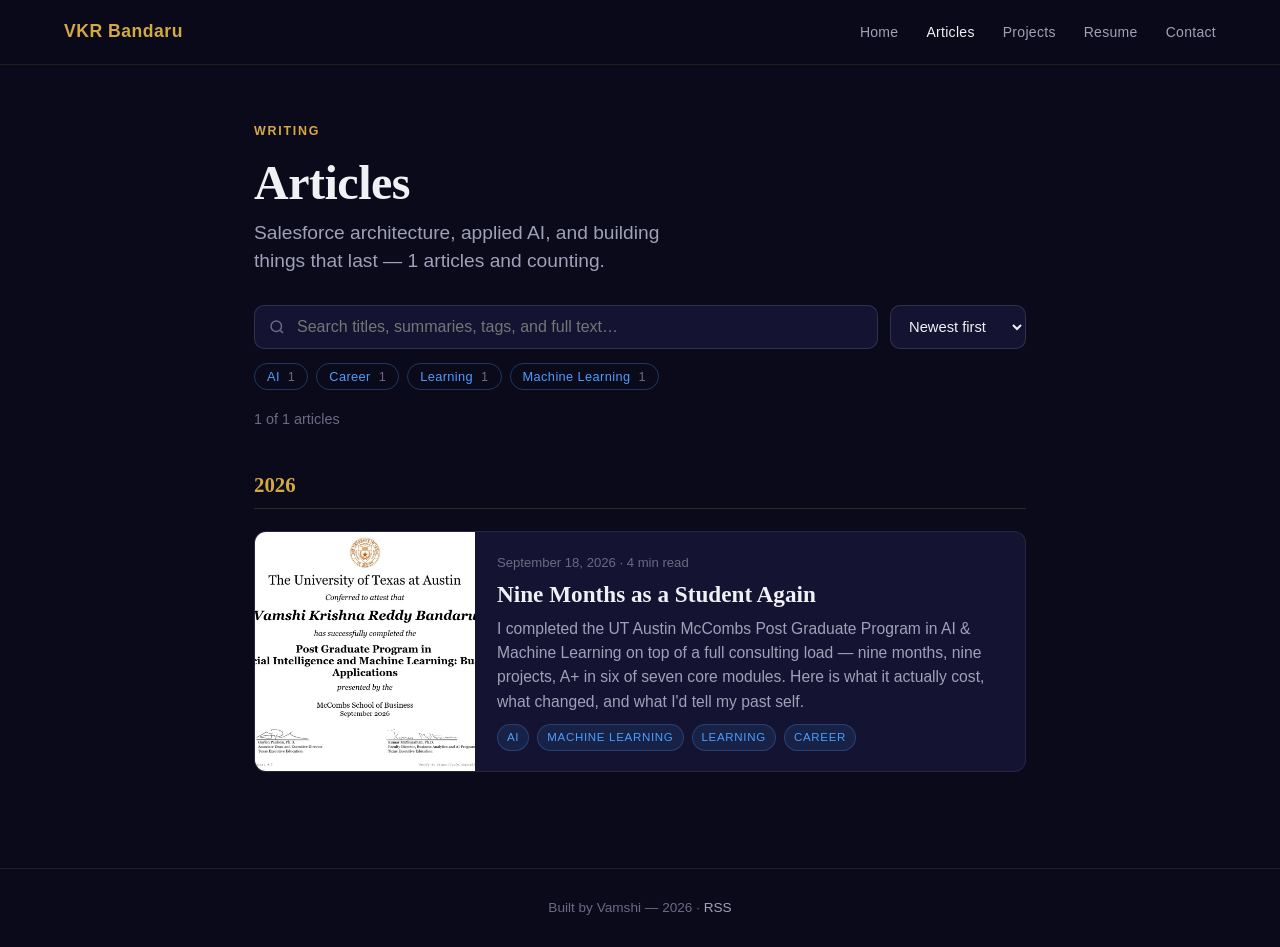
==== articles/index.html @ 4853daac "Add articles system + first article: Nine Months as a Student Again" ====
<!DOCTYPE html>
<html lang="en">
<head>
<meta charset="UTF-8">
<meta name="viewport" content="width=device-width, initial-scale=1.0">
<title>Articles — Vamshi Bandaru</title>
<meta name="description" content="Articles by Vamshi Krishna Reddy Bandaru on Salesforce architecture, applied AI and machine learning, and building software.">
<link rel="canonical" href="https://vamshireddi.com/articles/">
<meta property="og:type" content="website">
<meta property="og:title" content="Articles — Vamshi Bandaru">
<meta property="og:description" content="Articles by Vamshi Krishna Reddy Bandaru on Salesforce architecture, applied AI and machine learning, and building software.">
<meta property="og:url" content="https://vamshireddi.com/articles/">
<meta property="og:image" content="https://vamshireddi.com/og-image.jpg">
<meta name="twitter:card" content="summary_large_image">
<link rel="alternate" type="application/rss+xml" title="Vamshi Bandaru — Articles" href="/articles/feed.xml">
<link rel="stylesheet" href="/articles/articles.css">
<script type="application/ld+json">{"@context": "https://schema.org", "@type": "Blog", "name": "Vamshi Bandaru \u2014 Articles", "url": "https://vamshireddi.com/articles/", "author": {"@type": "Person", "name": "Vamshi Krishna Reddy Bandaru"}}</script>
</head>
<body>
<nav class="nav">
  <div class="nav-inner">
    <a class="nav-logo" href="/">VKR Bandaru</a>
    <ul class="nav-links">
      <li><a href="/">Home</a></li>
      <li><a href="/articles/" class="active">Articles</a></li>
      <li><a href="/#projects">Projects</a></li>
      <li><a href="/Vamshi_Reddy_Bandaru_Resume_2026.pdf">Resume</a></li>
      <li><a href="/#contact">Contact</a></li>
    </ul>
  </div>
</nav>

<main class="wrap">
  <header>
    <div class="eyebrow">Writing</div>
    <h1>Articles</h1>
    <p class="subtitle">Salesforce architecture, applied AI, and building things that last — 1 articles and counting.</p>

    <div class="controls">
      <div class="search">
        <svg viewBox="0 0 24 24"><circle cx="11" cy="11" r="7"/><path d="M20 20l-3.5-3.5"/></svg>
        <input type="search" id="q" placeholder="Search titles, summaries, tags, and full text…" autocomplete="off" aria-label="Search articles">
        <button class="clear" id="clearQ" aria-label="Clear search" hidden>&times;</button>
      </div>
      <select class="sort" id="sort" aria-label="Sort order">
        <option value="new">Newest first</option>
        <option value="old">Oldest first</option>
        <option value="title">Title A–Z</option>
        <option value="long">Longest read</option>
      </select>
    </div>
    <div class="chips" id="chips"><button class="chip" data-tag="AI">AI <span>1</span></button><button class="chip" data-tag="Career">Career <span>1</span></button><button class="chip" data-tag="Learning">Learning <span>1</span></button><button class="chip" data-tag="Machine Learning">Machine Learning <span>1</span></button></div>
    <div class="status" id="status"></div>
  </header>

  <div id="groups">
<section class="year" data-year="2026"><h2 class="year-title">2026</h2><div class="cards"><article class="card" data-tags="AI|Machine Learning|Learning|Career" data-date="2026-09-18T08:00:00" data-slug="nine-months-as-a-student-again">
  <a class="card-cover" href="/articles/nine-months-as-a-student-again/"><img src="/articles/images/pgp-aiml-certificate.jpg" alt="University of Texas at Austin certificate — Post Graduate Program in Artificial Intelligence and Machine Learning: Business Applications, McCombs School of Business, September 2026" loading="lazy"></a>
  <div class="card-body">
    <div class="card-meta"><time datetime="2026-09-18T08:00:00-05:00">September 18, 2026</time> · 4 min read</div>
    <h2><a href="/articles/nine-months-as-a-student-again/">Nine Months as a Student Again</a></h2>
    <p>I completed the UT Austin McCombs Post Graduate Program in AI &amp; Machine Learning on top of a full consulting load — nine months, nine projects, A+ in six of seven core modules. Here is what it actually cost, what changed, and what I&#x27;d tell my past self.</p>
    <div class="tags"><a class="tag" href="/articles/?tag=AI">AI</a><a class="tag" href="/articles/?tag=Machine Learning">Machine Learning</a><a class="tag" href="/articles/?tag=Learning">Learning</a><a class="tag" href="/articles/?tag=Career">Career</a></div>
  </div>
</article></div></section>
  </div>
  <div class="empty" id="empty" hidden>No articles match. <a href="/articles/" id="reset">Clear filters</a></div>
</main>

<footer class="footer">Built by Vamshi &mdash; 2026 &middot; <a href="/articles/feed.xml">RSS</a></footer>
<script>
(function(){
  var q=document.getElementById('q'),clear=document.getElementById('clearQ'),sort=document.getElementById('sort'),
      chips=[].slice.call(document.querySelectorAll('.chip')),status=document.getElementById('status'),
      empty=document.getElementById('empty'),groups=document.getElementById('groups'),
      cards=[].slice.call(document.querySelectorAll('.card')),index=null,activeTag='';
  var params=new URLSearchParams(location.search);
  if(params.get('tag')) activeTag=params.get('tag');
  if(params.get('q')) q.value=params.get('q');
  if(params.get('sort')) sort.value=params.get('sort');

  fetch('/articles/index.json').then(function(r){return r.json()}).then(function(d){index={};d.forEach(function(a){index[a.slug]=a});apply();}).catch(function(){apply();});

  function norm(s){return (s||'').toLowerCase()}
  function matches(card,terms){
    if(!terms.length) return true;
    var a=index&&index[card.dataset.slug];
    var hay=norm(card.textContent)+' '+norm(card.dataset.tags)+(a?' '+norm(a.text):'');
    return terms.every(function(t){return hay.indexOf(t)>-1});
  }
  function highlight(card,terms){
    card.querySelectorAll('mark').forEach(function(m){m.replaceWith(m.textContent)});
    if(!terms.length) return;
    ['h2 a','p'].forEach(function(sel){var el=card.querySelector(sel);if(!el)return;var t=el.textContent;
      var re=new RegExp('('+terms.map(function(x){return x.replace(/[.*+?^${}()|[\]\\]/g,'\\$&')}).join('|')+')','ig');
      el.innerHTML=t.replace(/[&<>]/g,function(c){return {'&':'&amp;','<':'&lt;','>':'&gt;'}[c]}).replace(re,'<mark>$1</mark>');});
  }
  function apply(){
    var terms=norm(q.value).split(/\s+/).filter(Boolean),shown=0;
    clear.hidden=!q.value;
    chips.forEach(function(c){c.classList.toggle('on',c.dataset.tag===activeTag)});
    cards.forEach(function(c){
      var ok=matches(c,terms)&&(!activeTag||c.dataset.tags.split('|').indexOf(activeTag)>-1);
      c.hidden=!ok; if(ok){shown++;highlight(c,terms);}
    });
    // sort within each year group, and order the groups
    var mode=sort.value;
    var years=[].slice.call(document.querySelectorAll('.year'));
    years.forEach(function(y){
      var cs=[].slice.call(y.querySelectorAll('.card')),wrap=y.querySelector('.cards');
      cs.sort(function(a,b){
        if(mode==='title') return a.querySelector('h2').textContent.localeCompare(b.querySelector('h2').textContent);
        if(mode==='long') return minutes(b)-minutes(a);
        return mode==='old'?a.dataset.date.localeCompare(b.dataset.date):b.dataset.date.localeCompare(a.dataset.date);
      });
      cs.forEach(function(c){wrap.appendChild(c)});
      y.hidden=!cs.some(function(c){return !c.hidden});
    });
    years.sort(function(a,b){return mode==='old'?a.dataset.year-b.dataset.year:b.dataset.year-a.dataset.year});
    years.forEach(function(y){groups.appendChild(y)});
    if(mode==='title'||mode==='long') years.forEach(function(y){y.querySelector('.year-title').hidden=true}); else years.forEach(function(y){y.querySelector('.year-title').hidden=false});
    empty.hidden=shown>0;
    var bits=[];
    if(q.value) bits.push('matching “'+q.value+'”');
    if(activeTag) bits.push('tagged <a href="#" id="untag">'+activeTag+' ×</a>');
    status.innerHTML=shown+' of '+cards.length+' articles'+(bits.length?' '+bits.join(', '):'');
    var u=new URLSearchParams(); if(q.value)u.set('q',q.value); if(activeTag)u.set('tag',activeTag); if(mode!=='new')u.set('sort',mode);
    history.replaceState(null,'',location.pathname+(u.toString()?'?'+u:''));
    var un=document.getElementById('untag'); if(un) un.onclick=function(e){e.preventDefault();activeTag='';apply();};
  }
  function minutes(c){return parseInt((c.querySelector('.card-meta').textContent.match(/(\d+) min/)||[0,0])[1],10)}
  q.addEventListener('input',apply);
  clear.addEventListener('click',function(){q.value='';apply();q.focus();});
  sort.addEventListener('change',apply);
  chips.forEach(function(c){c.addEventListener('click',function(){activeTag=activeTag===c.dataset.tag?'':c.dataset.tag;apply();})});
  document.getElementById('reset').addEventListener('click',function(e){e.preventDefault();q.value='';activeTag='';sort.value='new';apply();});
  document.addEventListener('keydown',function(e){if(e.key==='/'&&document.activeElement!==q){e.preventDefault();q.focus();}});
})();
</script>
</body>
</html>
---- articles/articles.css ----
*{margin:0;padding:0;box-sizing:border-box}
[hidden]{display:none!important}
:root{
--bg-dark:#0a0a1a;--bg-mid:#0f0f24;--bg-card:#141432;--bg-card-hover:#1a1a3e;
--gold:#d4a843;--gold-dim:#b8922e;--blue:#4a9eff;--blue-dim:#3a7ecc;
--white:#f0f0f5;--gray:#a0a0b8;--gray-dim:#6a6a82;
--font:-apple-system,BlinkMacSystemFont,"Segoe UI",Roboto,Helvetica,Arial,sans-serif;
--serif:"Iowan Old Style","Palatino Linotype",Palatino,Georgia,"Times New Roman",serif;
--max-w:1200px;--measure:70ch;--radius:12px;--radius-sm:8px;
}
html{scroll-behavior:smooth;-webkit-font-smoothing:antialiased}
body{font-family:var(--font);background:var(--bg-dark);color:var(--white);line-height:1.65;overflow-x:hidden}
a{color:var(--blue);text-decoration:none;transition:color .2s}
a:hover{color:var(--gold)}
img{max-width:100%;display:block}

.nav{position:sticky;top:0;z-index:100;background:rgba(10,10,26,.92);backdrop-filter:blur(16px);border-bottom:1px solid rgba(212,168,67,.12)}
.nav-inner{max-width:var(--max-w);margin:0 auto;padding:0 24px;display:flex;align-items:center;justify-content:space-between;height:64px}
.nav-logo{font-weight:700;font-size:1.1rem;color:var(--gold);letter-spacing:.5px;white-space:nowrap}
.nav-links{display:flex;gap:28px;list-style:none}
.nav-links a{color:var(--gray);font-size:.875rem;font-weight:500;letter-spacing:.3px}
.nav-links a:hover,.nav-links a.active{color:var(--white)}

.wrap{max-width:820px;margin:0 auto;padding:56px 24px 96px}
.eyebrow{font-size:.78rem;letter-spacing:.14em;text-transform:uppercase;color:var(--gold);font-weight:600}
h1{font-family:var(--serif);font-weight:600;font-size:clamp(2rem,4.5vw,3rem);line-height:1.12;letter-spacing:-.01em;margin:14px 0 10px;text-wrap:balance}
.subtitle{font-size:1.2rem;color:var(--gray);line-height:1.45;max-width:var(--measure);text-wrap:balance}
.meta{display:flex;flex-wrap:wrap;gap:8px 18px;align-items:center;margin:22px 0 8px;color:var(--gray-dim);font-size:.9rem}
.meta .by{color:var(--gray)}
.tags{display:flex;flex-wrap:wrap;gap:8px;margin-top:10px}
.tag{font-size:.72rem;letter-spacing:.06em;text-transform:uppercase;color:var(--blue);background:rgba(74,158,255,.1);border:1px solid rgba(74,158,255,.25);padding:3px 9px;border-radius:999px}
.cover{margin:34px 0 8px;border-radius:var(--radius);overflow:hidden;border:1px solid rgba(212,168,67,.18);background:#fff}
.cover img{width:100%}

.prose{margin-top:36px;font-size:1.13rem;line-height:1.75;color:#dcdce6}
.prose>*{max-width:var(--measure)}
.prose p{margin:0 0 1.35em}
.prose h2{font-family:var(--serif);font-weight:600;font-size:1.65rem;color:var(--white);margin:2.2em 0 .7em;line-height:1.25;text-wrap:balance}
.prose h3{font-size:1.2rem;color:var(--white);margin:1.8em 0 .5em}
.prose a{border-bottom:1px solid rgba(74,158,255,.35)}
.prose a:hover{border-color:var(--gold)}
.prose strong{color:var(--white)}
.prose ul,.prose ol{padding-left:1.4em;margin:0 0 1.35em}
.prose li{margin:.35em 0}
.prose blockquote{border-left:3px solid var(--gold);padding:.2em 0 .2em 1.2em;margin:1.6em 0;color:var(--gray);font-style:italic}
.prose hr{border:0;border-top:1px solid rgba(212,168,67,.2);margin:2.4em 0}
.prose img{border-radius:var(--radius-sm);margin:1.6em 0}
.prose figure{margin:1.6em 0}
.prose figcaption{font-size:.85rem;color:var(--gray-dim);margin-top:.5em}
.prose code{font-family:ui-monospace,SFMono-Regular,Menlo,Consolas,monospace;font-size:.9em;background:rgba(255,255,255,.07);padding:.1em .4em;border-radius:4px}
.prose pre{max-width:none;background:#0b0b1e;border:1px solid rgba(255,255,255,.08);border-radius:var(--radius-sm);padding:16px 18px;overflow-x:auto;margin:1.4em 0;font-size:.9rem;line-height:1.55}
.prose pre code{background:none;padding:0}
.prose table{max-width:none;border-collapse:collapse;font-size:.95rem;margin:1.4em 0;display:block;overflow-x:auto}
.prose th,.prose td{border:1px solid rgba(255,255,255,.1);padding:8px 12px;text-align:left;vertical-align:top}
.prose th{background:rgba(212,168,67,.08);color:var(--white)}

.share{margin:48px 0 0;padding-top:24px;border-top:1px solid rgba(212,168,67,.18);display:flex;flex-wrap:wrap;align-items:center;gap:10px 14px;font-size:.9rem;color:var(--gray)}
.share a,.share button{display:inline-flex;align-items:center;gap:6px;border:1px solid rgba(255,255,255,.14);background:var(--bg-card);color:var(--white);padding:8px 14px;border-radius:8px;font:500 .85rem var(--font);cursor:pointer}
.share a:hover,.share button:hover{border-color:var(--gold);color:var(--gold)}

.author{margin-top:40px;display:flex;gap:18px;align-items:flex-start;background:var(--bg-card);border:1px solid rgba(212,168,67,.15);border-radius:var(--radius);padding:22px}
.author img{width:64px;height:64px;border-radius:50%;object-fit:cover;flex:none;border:2px solid var(--gold)}
.author strong{display:block;color:var(--white);margin-bottom:4px}
.author p{color:var(--gray);font-size:.95rem;line-height:1.55}

.prevnext{margin-top:36px;display:grid;grid-template-columns:1fr 1fr;gap:14px}
.prevnext a{display:block;background:var(--bg-card);border:1px solid rgba(255,255,255,.08);border-radius:var(--radius-sm);padding:14px 16px;color:var(--white);font-weight:500;line-height:1.35}
.prevnext a:hover{border-color:var(--gold)}
.prevnext a span{display:block;font-size:.72rem;letter-spacing:.1em;text-transform:uppercase;color:var(--gray-dim);margin-bottom:4px}
.prevnext .newer{text-align:right}

/* listing */
.cards{display:grid;gap:22px;margin-top:36px}
.card{display:grid;grid-template-columns:220px 1fr;background:var(--bg-card);border:1px solid rgba(255,255,255,.08);border-radius:var(--radius);overflow:hidden;transition:border-color .2s,transform .2s}
.card:hover{border-color:rgba(212,168,67,.45);transform:translateY(-2px)}
.card-cover{background:#fff;display:block}
.card-cover img{width:100%;height:100%;object-fit:cover}
.card-body{padding:20px 22px}
.card-meta{font-size:.82rem;color:var(--gray-dim)}
.card h2{font-family:var(--serif);font-size:1.45rem;font-weight:600;margin:6px 0 8px;line-height:1.25}
.card h2 a{color:var(--white)} .card h2 a:hover{color:var(--gold)}
.card p{color:var(--gray);font-size:.98rem;line-height:1.55;margin-bottom:10px}

.footer{border-top:1px solid rgba(212,168,67,.12);padding:28px 24px;text-align:center;color:var(--gray-dim);font-size:.85rem}
.footer a{color:var(--gray)}
@media (max-width:700px){
  .nav-links{gap:16px} .nav-links a{font-size:.8rem}
  .card{grid-template-columns:1fr} .card-cover img{max-height:200px}
  .prevnext{grid-template-columns:1fr} .prevnext .newer{text-align:left}
  .prose{font-size:1.05rem}
}
@media (prefers-reduced-motion:reduce){*{transition:none!important}}

/* byline */
.byline{display:flex;align-items:center;gap:14px;margin:26px 0 8px}
.byline img{width:44px;height:44px;border-radius:50%;object-fit:cover;border:2px solid var(--gold);flex:none}
.byline .who{font-weight:600;color:var(--white);font-size:.95rem}
.byline .who a{color:var(--white)} .byline .who a:hover{color:var(--gold)}
.byline .when{color:var(--gray-dim);font-size:.85rem;display:flex;flex-wrap:wrap;gap:4px 12px}
.byline .updated{color:var(--gray)}
/* toc */
.toc{background:var(--bg-card);border:1px solid rgba(212,168,67,.15);border-radius:var(--radius-sm);padding:16px 20px;margin:30px 0 6px;font-size:.93rem;max-width:var(--measure)}
.toc-title{font-size:.72rem;letter-spacing:.12em;text-transform:uppercase;color:var(--gold);font-weight:600;margin-bottom:8px}
.toc ul{list-style:none;padding-left:0} .toc ul ul{padding-left:16px}
.toc li{margin:4px 0} .toc a{color:var(--gray)} .toc a:hover{color:var(--white)}
/* related */
.related{margin-top:40px;padding-top:24px;border-top:1px solid rgba(212,168,67,.18)}
.related h2{font-size:.78rem;letter-spacing:.14em;text-transform:uppercase;color:var(--gold);font-weight:600;margin-bottom:12px}
.related ul{list-style:none} .related li{display:flex;justify-content:space-between;gap:16px;padding:10px 0;border-bottom:1px solid rgba(255,255,255,.06)}
.related li a{color:var(--white);font-weight:500} .related li a:hover{color:var(--gold)}
.related li span{color:var(--gray-dim);font-size:.85rem;white-space:nowrap}
/* listing controls */
.controls{margin-top:30px;display:flex;flex-wrap:wrap;gap:12px;align-items:center}
.search{flex:1 1 320px;position:relative}
.search input{width:100%;background:var(--bg-card);border:1px solid rgba(255,255,255,.12);color:var(--white);border-radius:10px;padding:12px 40px 12px 42px;font:1rem var(--font);outline:none}
.search input:focus{border-color:var(--gold)}
.search svg{position:absolute;left:14px;top:50%;transform:translateY(-50%);width:18px;height:18px;stroke:var(--gray-dim);fill:none;stroke-width:2}
.search .clear{position:absolute;right:8px;top:50%;transform:translateY(-50%);background:none;border:0;color:var(--gray-dim);font-size:1.1rem;cursor:pointer;padding:6px}
.sort{background:var(--bg-card);border:1px solid rgba(255,255,255,.12);color:var(--white);border-radius:10px;padding:12px 14px;font:.92rem var(--font)}
.chips{display:flex;flex-wrap:wrap;gap:8px;margin-top:14px}
.chip{background:transparent;border:1px solid rgba(74,158,255,.3);color:var(--blue);border-radius:999px;padding:5px 12px;font:500 .8rem var(--font);cursor:pointer;letter-spacing:.03em}
.chip span{color:var(--gray-dim);margin-left:4px}
.chip:hover{border-color:var(--gold);color:var(--gold)}
.chip.on{background:var(--blue);color:#0a0a1a;border-color:var(--blue)} .chip.on span{color:#0a0a1a}
.status{margin-top:18px;color:var(--gray-dim);font-size:.9rem;min-height:1.4em}
.status a{color:var(--gray)}
.year-title{font-family:var(--serif);font-size:1.3rem;color:var(--gold);margin:36px 0 -14px;padding-bottom:6px;border-bottom:1px solid rgba(212,168,67,.2)}
.year[hidden],.card[hidden]{display:none}
.card mark{background:rgba(212,168,67,.35);color:var(--white);border-radius:3px;padding:0 2px}
.empty{margin-top:40px;color:var(--gray);text-align:center;padding:40px;border:1px dashed rgba(255,255,255,.12);border-radius:var(--radius)}
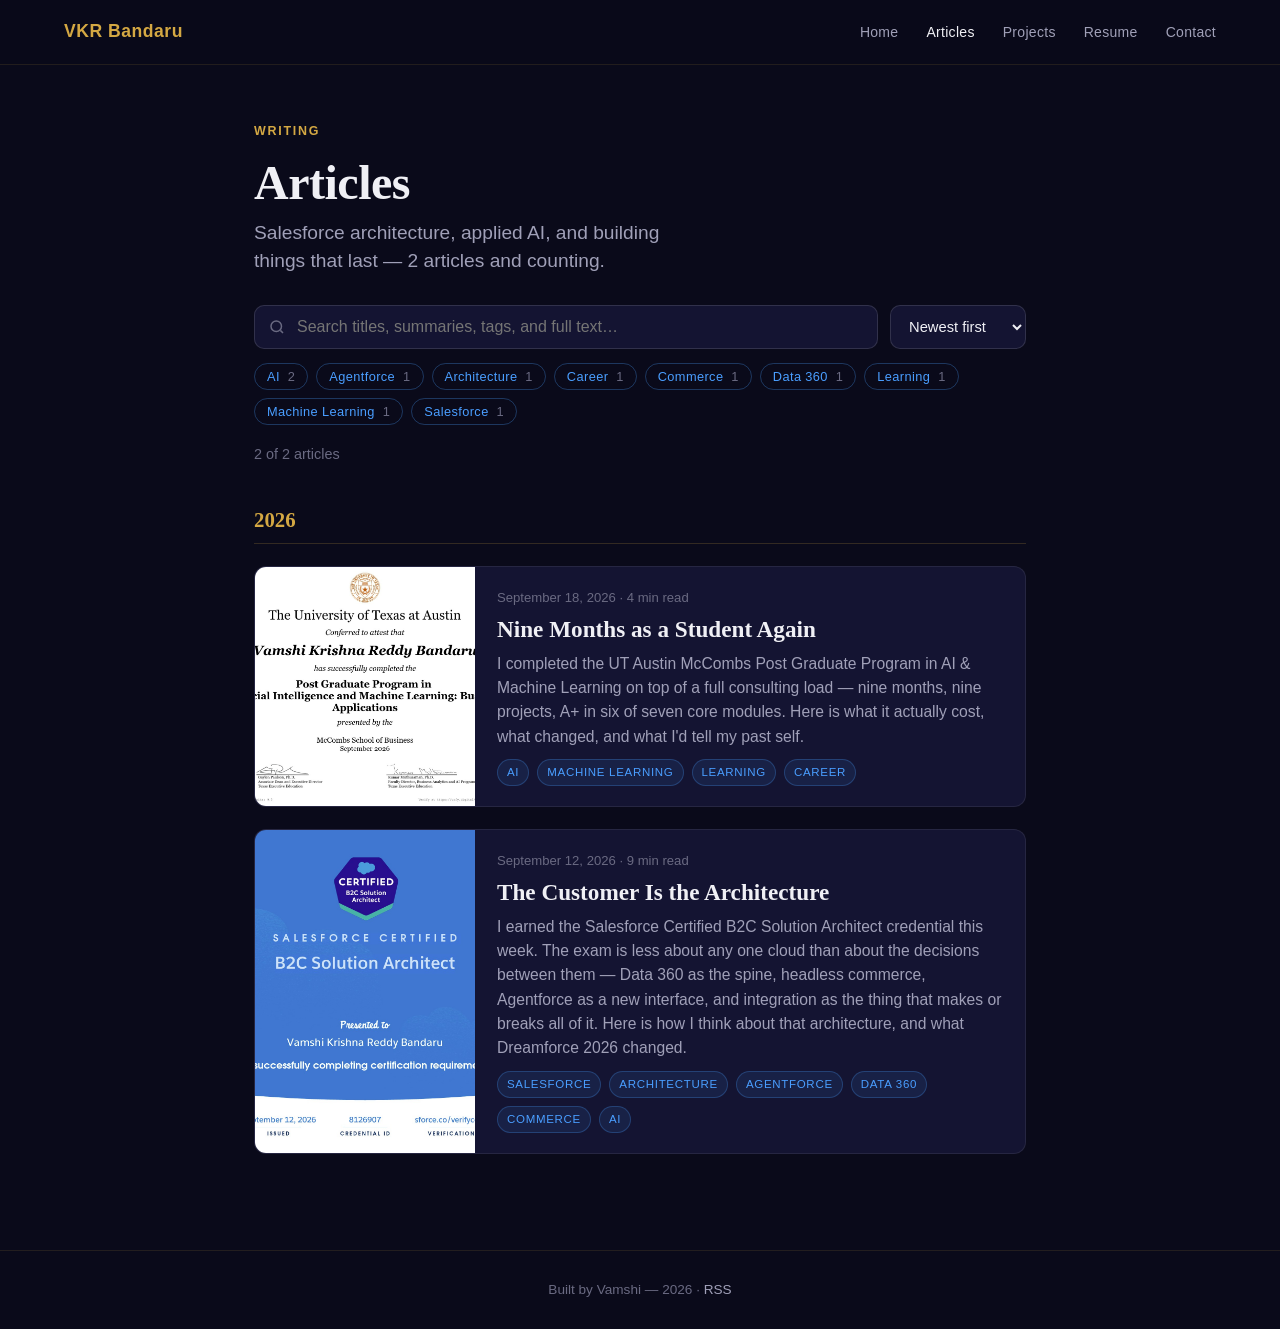
==== commit d065c351: "Article: The Customer Is the Architecture (B2C Solution Architect); glossary tooltips, full-width fi" ====
--- a/articles/index.html
+++ b/articles/index.html
@@ -34,7 +34,7 @@
   <header>
     <div class="eyebrow">Writing</div>
     <h1>Articles</h1>
-    <p class="subtitle">Salesforce architecture, applied AI, and building things that last — 1 articles and counting.</p>
+    <p class="subtitle">Salesforce architecture, applied AI, and building things that last — 2 articles and counting.</p>
 
     <div class="controls">
       <div class="search">
@@ -49,7 +49,7 @@
         <option value="long">Longest read</option>
       </select>
     </div>
-    <div class="chips" id="chips"><button class="chip" data-tag="AI">AI <span>1</span></button><button class="chip" data-tag="Career">Career <span>1</span></button><button class="chip" data-tag="Learning">Learning <span>1</span></button><button class="chip" data-tag="Machine Learning">Machine Learning <span>1</span></button></div>
+    <div class="chips" id="chips"><button class="chip" data-tag="AI">AI <span>2</span></button><button class="chip" data-tag="Agentforce">Agentforce <span>1</span></button><button class="chip" data-tag="Architecture">Architecture <span>1</span></button><button class="chip" data-tag="Career">Career <span>1</span></button><button class="chip" data-tag="Commerce">Commerce <span>1</span></button><button class="chip" data-tag="Data 360">Data 360 <span>1</span></button><button class="chip" data-tag="Learning">Learning <span>1</span></button><button class="chip" data-tag="Machine Learning">Machine Learning <span>1</span></button><button class="chip" data-tag="Salesforce">Salesforce <span>1</span></button></div>
     <div class="status" id="status"></div>
   </header>
 
@@ -61,6 +61,15 @@
     <h2><a href="/articles/nine-months-as-a-student-again/">Nine Months as a Student Again</a></h2>
     <p>I completed the UT Austin McCombs Post Graduate Program in AI &amp; Machine Learning on top of a full consulting load — nine months, nine projects, A+ in six of seven core modules. Here is what it actually cost, what changed, and what I&#x27;d tell my past self.</p>
     <div class="tags"><a class="tag" href="/articles/?tag=AI">AI</a><a class="tag" href="/articles/?tag=Machine Learning">Machine Learning</a><a class="tag" href="/articles/?tag=Learning">Learning</a><a class="tag" href="/articles/?tag=Career">Career</a></div>
+  </div>
+</article>
+<article class="card" data-tags="Salesforce|Architecture|Agentforce|Data 360|Commerce|AI" data-date="2026-09-12T09:00:00" data-slug="b2c-solution-architect">
+  <a class="card-cover" href="/articles/b2c-solution-architect/"><img src="/articles/images/b2c-solution-architect-certificate.jpg" alt="Salesforce Certified B2C Solution Architect certificate presented to Vamshi Krishna Reddy Bandaru, issued September 12, 2026, credential ID 8126907" loading="lazy"></a>
+  <div class="card-body">
+    <div class="card-meta"><time datetime="2026-09-12T09:00:00-05:00">September 12, 2026</time> · 9 min read</div>
+    <h2><a href="/articles/b2c-solution-architect/">The Customer Is the Architecture</a></h2>
+    <p>I earned the Salesforce Certified B2C Solution Architect credential this week. The exam is less about any one cloud than about the decisions between them — Data 360 as the spine, headless commerce, Agentforce as a new interface, and integration as the thing that makes or breaks all of it. Here is how I think about that architecture, and what Dreamforce 2026 changed.</p>
+    <div class="tags"><a class="tag" href="/articles/?tag=Salesforce">Salesforce</a><a class="tag" href="/articles/?tag=Architecture">Architecture</a><a class="tag" href="/articles/?tag=Agentforce">Agentforce</a><a class="tag" href="/articles/?tag=Data 360">Data 360</a><a class="tag" href="/articles/?tag=Commerce">Commerce</a><a class="tag" href="/articles/?tag=AI">AI</a></div>
   </div>
 </article></div></section>
   </div>
--- a/articles/articles.css
+++ b/articles/articles.css
@@ -128,3 +128,13 @@
 .year[hidden],.card[hidden]{display:none}
 .card mark{background:rgba(212,168,67,.35);color:var(--white);border-radius:3px;padding:0 2px}
 .empty{margin-top:40px;color:var(--gray);text-align:center;padding:40px;border:1px dashed rgba(255,255,255,.12);border-radius:var(--radius)}
+
+/* full-width figures */
+.prose p:has(> img:only-child){max-width:none}
+.prose p > img:only-child{width:100%}
+.prose h2,.prose h3{scroll-margin-top:84px}
+
+/* glossary tooltips */
+abbr.gl{text-decoration:none;border-bottom:1px dotted rgba(212,168,67,.7);cursor:help;position:relative}
+abbr.gl:hover,abbr.gl:focus{border-bottom-color:var(--gold);outline:none}
+abbr.gl:hover::after,abbr.gl.open::after,abbr.gl:focus-visible::after{content:attr(data-tip);position:absolute;left:0;top:calc(100% + 8px);z-index:20;width:min(360px,80vw);background:#1b1a2e;color:var(--white);border:1px solid rgba(212,168,67,.4);border-radius:8px;padding:10px 12px;font-size:.85rem;line-height:1.45;font-style:normal;box-shadow:0 12px 32px rgba(0,0,0,.5);white-space:normal}
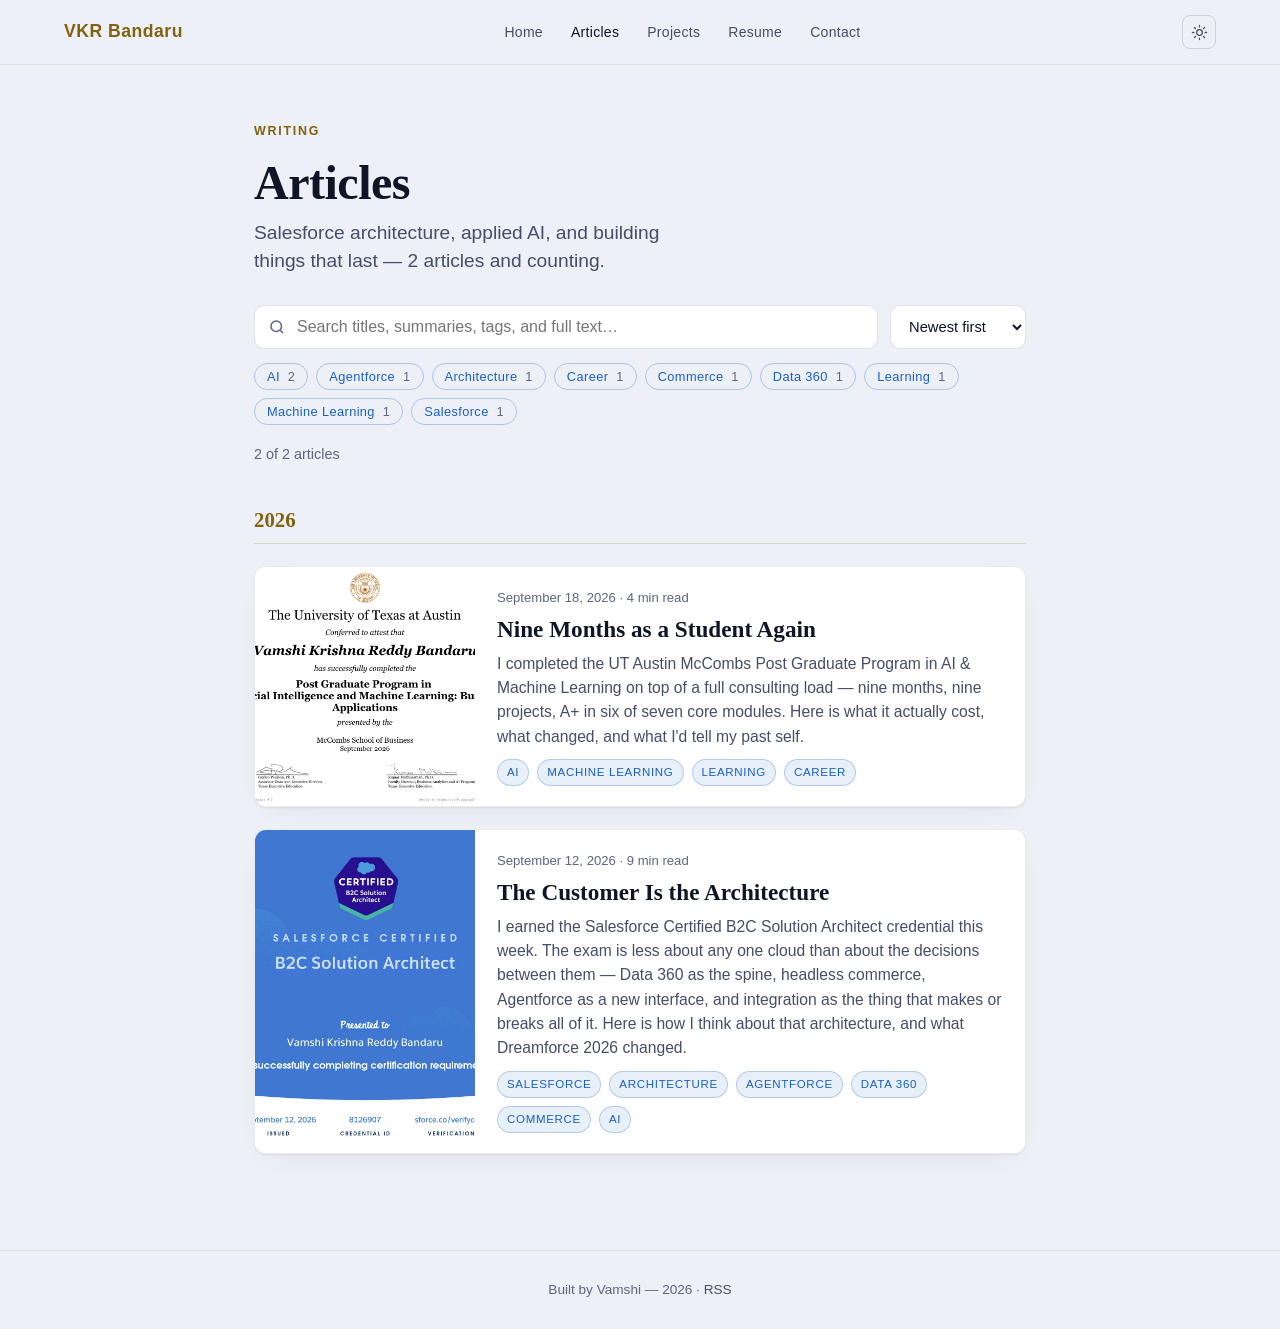
==== commit 94f31b61: "Light mode: token-driven dual theme with on-demand toggle - All colours moved to design tokens (84 h" ====
--- a/articles/index.html
+++ b/articles/index.html
@@ -1,6 +1,7 @@
 <!DOCTYPE html>
 <html lang="en">
 <head>
+<script>(function(){try{var t=localStorage.getItem('theme');if(t==='light'||t==='dark')document.documentElement.setAttribute('data-theme',t);}catch(e){}})();</script>
 <meta charset="UTF-8">
 <meta name="viewport" content="width=device-width, initial-scale=1.0">
 <title>Articles — Vamshi Bandaru</title>
@@ -27,6 +28,10 @@
       <li><a href="/Vamshi_Reddy_Bandaru_Resume_2026.pdf">Resume</a></li>
       <li><a href="/#contact">Contact</a></li>
     </ul>
+    <button class="theme-toggle" id="themeToggle" aria-label="Switch between light and dark theme" title="Switch theme">
+      <svg class="moon" viewBox="0 0 24 24" aria-hidden="true"><path d="M21 12.8A9 9 0 1 1 11.2 3a7 7 0 0 0 9.8 9.8z"/></svg>
+      <svg class="sun" viewBox="0 0 24 24" aria-hidden="true"><circle cx="12" cy="12" r="4"/><path d="M12 2v2M12 20v2M4.9 4.9l1.4 1.4M17.7 17.7l1.4 1.4M2 12h2M20 12h2M4.9 19.1l1.4-1.4M17.7 6.3l1.4-1.4"/></svg>
+    </button>
   </div>
 </nav>
 
@@ -78,6 +83,20 @@
 
 <footer class="footer">Built by Vamshi &mdash; 2026 &middot; <a href="/articles/feed.xml">RSS</a></footer>
 <script>
+// theme toggle — remembers the choice, falls back to the OS preference
+(function(){
+  var btn=document.getElementById('themeToggle'); if(!btn) return;
+  function current(){var a=document.documentElement.getAttribute('data-theme');
+    return a||(window.matchMedia&&window.matchMedia('(prefers-color-scheme: light)').matches?'light':'dark');}
+  btn.addEventListener('click',function(){
+    var next=current()==='light'?'dark':'light',r=document.documentElement;
+    r.classList.add('theming');
+    r.setAttribute('data-theme',next);
+    try{localStorage.setItem('theme',next);}catch(e){}
+    btn.setAttribute('aria-label','Switch to '+(next==='light'?'dark':'light')+' theme');
+    setTimeout(function(){r.classList.remove('theming');},340);
+  });
+})();
 (function(){
   var q=document.getElementById('q'),clear=document.getElementById('clearQ'),sort=document.getElementById('sort'),
       chips=[].slice.call(document.querySelectorAll('.chip')),status=document.getElementById('status'),
--- a/articles/articles.css
+++ b/articles/articles.css
@@ -1,88 +1,151 @@
 *{margin:0;padding:0;box-sizing:border-box}
 [hidden]{display:none!important}
+/* ── DESIGN TOKENS ──────────────────────────────────────────────
+   Dark is the default. Light mode redefines ONLY these values below.
+   Rule for new CSS: never write a raw colour — use a token.
+   Tints use rgba(var(--gold-rgb), .12) so alpha stays inline.     */
 :root{
---bg-dark:#0a0a1a;--bg-mid:#0f0f24;--bg-card:#141432;--bg-card-hover:#1a1a3e;
---gold:#d4a843;--gold-dim:#b8922e;--blue:#4a9eff;--blue-dim:#3a7ecc;
---white:#f0f0f5;--gray:#a0a0b8;--gray-dim:#6a6a82;
+--bg:#0a0a1a;--bg-2:#0f0f24;--surface:#141432;--surface-2:#1a1a3e;
+--hero-2:#0d0d28;--hero-3:#12122e;
+--gold:#d4a843;--gold-dim:#b8922e;--gold-deep:#c49a30;--gold-lite:#e8c56a;--on-gold:#0a0a1a;
+--blue:#4a9eff;--blue-dim:#3a7ecc;
+--text:#f0f0f5;--text-2:#a0a0b8;--text-3:#7d8096;--prose:#dcdce6;
+--gold-rgb:212,168,67;--blue-rgb:74,158,255;--ov-rgb:255,255,255;--green-rgb:76,175,80;--sf-rgb:0,112,210;
+--sh-1:rgba(0,0,0,.3);--sh-2:rgba(0,0,0,.5);
+--nav-bg:rgba(10,10,26,.92);--nav-bg-solid:rgba(10,10,26,.98);
+--code-bg:#0b0b1e;--tip-bg:#1b1a2e;
+--green:#6fcf73;--faint-1:rgba(var(--ov-rgb),.03);--faint-2:rgba(var(--ov-rgb),.04);--faint-3:rgba(var(--ov-rgb),.06);--card-sh:none;--card-sh-hover:0 8px 32px var(--sh-1);
 --font:-apple-system,BlinkMacSystemFont,"Segoe UI",Roboto,Helvetica,Arial,sans-serif;
 --serif:"Iowan Old Style","Palatino Linotype",Palatino,Georgia,"Times New Roman",serif;
 --max-w:1200px;--measure:70ch;--radius:12px;--radius-sm:8px;
-}
+color-scheme:dark;
+}
+/* Light mode: explicit choice, or system preference when no choice was made */
+:root[data-theme="light"]{
+--bg:#edf0f6;--bg-2:#e4e8f1;--surface:#ffffff;--surface-2:#f8fafd;
+--hero-2:#e9edf7;--hero-3:#e2e8f5;
+--gold:#806210;--gold-dim:#9a7616;--gold-deep:#634c09;--gold-lite:#b8922e;--on-gold:#1a1405;
+--blue:#1a5fc4;--blue-dim:#14479a;
+--text:#0f1426;--text-2:#454d68;--text-3:#5d6580;--prose:#1f273f;
+--gold-rgb:150,116,26;--blue-rgb:26,95,196;--ov-rgb:16,22,48;--green-rgb:34,110,44;--sf-rgb:0,95,180;
+--sh-1:rgba(16,22,48,.06);--sh-2:rgba(16,22,48,.12);
+--nav-bg:rgba(237,240,246,.86);--nav-bg-solid:rgba(237,240,246,.98);
+--code-bg:#eef1f7;--tip-bg:#ffffff;
+--green:#1b6e28;--faint-1:#ffffff;--faint-2:#ffffff;--faint-3:#ffffff;--card-sh:0 1px 2px var(--sh-1),0 10px 28px -16px var(--sh-2);--card-sh-hover:0 2px 4px var(--sh-1),0 18px 44px -20px var(--sh-2);
+color-scheme:light;
+}
+@media (prefers-color-scheme: light){
+ :root:not([data-theme="dark"]){
+--bg:#edf0f6;--bg-2:#e4e8f1;--surface:#ffffff;--surface-2:#f8fafd;
+--hero-2:#e9edf7;--hero-3:#e2e8f5;
+--gold:#806210;--gold-dim:#9a7616;--gold-deep:#634c09;--gold-lite:#b8922e;--on-gold:#1a1405;
+--blue:#1a5fc4;--blue-dim:#14479a;
+--text:#0f1426;--text-2:#454d68;--text-3:#5d6580;--prose:#1f273f;
+--gold-rgb:150,116,26;--blue-rgb:26,95,196;--ov-rgb:16,22,48;--green-rgb:34,110,44;--sf-rgb:0,95,180;
+--sh-1:rgba(16,22,48,.06);--sh-2:rgba(16,22,48,.12);
+--nav-bg:rgba(237,240,246,.86);--nav-bg-solid:rgba(237,240,246,.98);
+--code-bg:#eef1f7;--tip-bg:#ffffff;
+--green:#1b6e28;--faint-1:#ffffff;--faint-2:#ffffff;--faint-3:#ffffff;--card-sh:0 1px 2px var(--sh-1),0 10px 28px -16px var(--sh-2);--card-sh-hover:0 2px 4px var(--sh-1),0 18px 44px -20px var(--sh-2);
+color-scheme:light;
+ }
+}
+
+
+
+/* keyboard focus — visible, on-brand, both themes */
+a:focus-visible,button:focus-visible,input:focus-visible,select:focus-visible,abbr.gl:focus-visible{
+  outline:2px solid var(--gold);outline-offset:3px;border-radius:4px}
+
+/* theme crossfade: applied for 320ms on switch, then removed */
+.theming,.theming *{transition:background-color .32s ease,border-color .32s ease,color .32s ease,box-shadow .32s ease!important}
+.theme-toggle svg{transition:transform .4s cubic-bezier(.4,0,.2,1)}
+.theme-toggle:hover svg{transform:rotate(18deg)}
+.theme-toggle:active svg{transform:scale(.88)}
+
+/* theme toggle button */
+.theme-toggle{background:none;border:1px solid rgba(var(--ov-rgb),.14);color:var(--text-2);width:34px;height:34px;border-radius:8px;display:inline-flex;align-items:center;justify-content:center;cursor:pointer;transition:border-color .2s,color .2s;flex:none;padding:0}
+.theme-toggle:hover{border-color:var(--gold);color:var(--gold)}
+.theme-toggle svg{width:17px;height:17px;fill:none;stroke:currentColor;stroke-width:1.8;stroke-linecap:round}
+.theme-toggle .sun{display:none}
+:root[data-theme="light"] .theme-toggle .sun{display:block}
+:root[data-theme="light"] .theme-toggle .moon{display:none}
+@media (prefers-color-scheme: light){:root:not([data-theme="dark"]) .theme-toggle .sun{display:block}:root:not([data-theme="dark"]) .theme-toggle .moon{display:none}}
+
 html{scroll-behavior:smooth;-webkit-font-smoothing:antialiased}
-body{font-family:var(--font);background:var(--bg-dark);color:var(--white);line-height:1.65;overflow-x:hidden}
+body{font-family:var(--font);background:var(--bg);color:var(--text);line-height:1.65;overflow-x:hidden}
 a{color:var(--blue);text-decoration:none;transition:color .2s}
 a:hover{color:var(--gold)}
 img{max-width:100%;display:block}
 
-.nav{position:sticky;top:0;z-index:100;background:rgba(10,10,26,.92);backdrop-filter:blur(16px);border-bottom:1px solid rgba(212,168,67,.12)}
+.nav{position:sticky;top:0;z-index:100;background:var(--nav-bg);backdrop-filter:blur(16px);border-bottom:1px solid rgba(var(--gold-rgb),.12)}
 .nav-inner{max-width:var(--max-w);margin:0 auto;padding:0 24px;display:flex;align-items:center;justify-content:space-between;height:64px}
 .nav-logo{font-weight:700;font-size:1.1rem;color:var(--gold);letter-spacing:.5px;white-space:nowrap}
 .nav-links{display:flex;gap:28px;list-style:none}
-.nav-links a{color:var(--gray);font-size:.875rem;font-weight:500;letter-spacing:.3px}
-.nav-links a:hover,.nav-links a.active{color:var(--white)}
+.nav-links a{color:var(--text-2);font-size:.875rem;font-weight:500;letter-spacing:.3px}
+.nav-links a:hover,.nav-links a.active{color:var(--text)}
 
 .wrap{max-width:820px;margin:0 auto;padding:56px 24px 96px}
 .eyebrow{font-size:.78rem;letter-spacing:.14em;text-transform:uppercase;color:var(--gold);font-weight:600}
 h1{font-family:var(--serif);font-weight:600;font-size:clamp(2rem,4.5vw,3rem);line-height:1.12;letter-spacing:-.01em;margin:14px 0 10px;text-wrap:balance}
-.subtitle{font-size:1.2rem;color:var(--gray);line-height:1.45;max-width:var(--measure);text-wrap:balance}
-.meta{display:flex;flex-wrap:wrap;gap:8px 18px;align-items:center;margin:22px 0 8px;color:var(--gray-dim);font-size:.9rem}
-.meta .by{color:var(--gray)}
+.subtitle{font-size:1.2rem;color:var(--text-2);line-height:1.45;max-width:var(--measure);text-wrap:balance}
+.meta{display:flex;flex-wrap:wrap;gap:8px 18px;align-items:center;margin:22px 0 8px;color:var(--text-3);font-size:.9rem}
+.meta .by{color:var(--text-2)}
 .tags{display:flex;flex-wrap:wrap;gap:8px;margin-top:10px}
-.tag{font-size:.72rem;letter-spacing:.06em;text-transform:uppercase;color:var(--blue);background:rgba(74,158,255,.1);border:1px solid rgba(74,158,255,.25);padding:3px 9px;border-radius:999px}
-.cover{margin:34px 0 8px;border-radius:var(--radius);overflow:hidden;border:1px solid rgba(212,168,67,.18);background:#fff}
+.tag{font-size:.72rem;letter-spacing:.06em;text-transform:uppercase;color:var(--blue);background:rgba(var(--blue-rgb),.1);border:1px solid rgba(var(--blue-rgb),.25);padding:3px 9px;border-radius:999px}
+.cover{margin:34px 0 8px;border-radius:var(--radius);overflow:hidden;border:1px solid rgba(var(--gold-rgb),.18);background:#fff}
 .cover img{width:100%}
 
-.prose{margin-top:36px;font-size:1.13rem;line-height:1.75;color:#dcdce6}
+.prose{margin-top:36px;font-size:1.13rem;line-height:1.75;color:var(--prose)}
 .prose>*{max-width:var(--measure)}
 .prose p{margin:0 0 1.35em}
-.prose h2{font-family:var(--serif);font-weight:600;font-size:1.65rem;color:var(--white);margin:2.2em 0 .7em;line-height:1.25;text-wrap:balance}
-.prose h3{font-size:1.2rem;color:var(--white);margin:1.8em 0 .5em}
-.prose a{border-bottom:1px solid rgba(74,158,255,.35)}
+.prose h2{font-family:var(--serif);font-weight:600;font-size:1.65rem;color:var(--text);margin:2.2em 0 .7em;line-height:1.25;text-wrap:balance}
+.prose h3{font-size:1.2rem;color:var(--text);margin:1.8em 0 .5em}
+.prose a{border-bottom:1px solid rgba(var(--blue-rgb),.35)}
 .prose a:hover{border-color:var(--gold)}
-.prose strong{color:var(--white)}
+.prose strong{color:var(--text)}
 .prose ul,.prose ol{padding-left:1.4em;margin:0 0 1.35em}
 .prose li{margin:.35em 0}
-.prose blockquote{border-left:3px solid var(--gold);padding:.2em 0 .2em 1.2em;margin:1.6em 0;color:var(--gray);font-style:italic}
-.prose hr{border:0;border-top:1px solid rgba(212,168,67,.2);margin:2.4em 0}
+.prose blockquote{border-left:3px solid var(--gold);padding:.2em 0 .2em 1.2em;margin:1.6em 0;color:var(--text-2);font-style:italic}
+.prose hr{border:0;border-top:1px solid rgba(var(--gold-rgb),.2);margin:2.4em 0}
 .prose img{border-radius:var(--radius-sm);margin:1.6em 0}
 .prose figure{margin:1.6em 0}
-.prose figcaption{font-size:.85rem;color:var(--gray-dim);margin-top:.5em}
-.prose code{font-family:ui-monospace,SFMono-Regular,Menlo,Consolas,monospace;font-size:.9em;background:rgba(255,255,255,.07);padding:.1em .4em;border-radius:4px}
-.prose pre{max-width:none;background:#0b0b1e;border:1px solid rgba(255,255,255,.08);border-radius:var(--radius-sm);padding:16px 18px;overflow-x:auto;margin:1.4em 0;font-size:.9rem;line-height:1.55}
+.prose figcaption{font-size:.85rem;color:var(--text-3);margin-top:.5em}
+.prose code{font-family:ui-monospace,SFMono-Regular,Menlo,Consolas,monospace;font-size:.9em;background:rgba(var(--ov-rgb),.07);padding:.1em .4em;border-radius:4px}
+.prose pre{max-width:none;background:var(--code-bg);border:1px solid rgba(var(--ov-rgb),.08);border-radius:var(--radius-sm);padding:16px 18px;overflow-x:auto;margin:1.4em 0;font-size:.9rem;line-height:1.55}
 .prose pre code{background:none;padding:0}
 .prose table{max-width:none;border-collapse:collapse;font-size:.95rem;margin:1.4em 0;display:block;overflow-x:auto}
-.prose th,.prose td{border:1px solid rgba(255,255,255,.1);padding:8px 12px;text-align:left;vertical-align:top}
-.prose th{background:rgba(212,168,67,.08);color:var(--white)}
-
-.share{margin:48px 0 0;padding-top:24px;border-top:1px solid rgba(212,168,67,.18);display:flex;flex-wrap:wrap;align-items:center;gap:10px 14px;font-size:.9rem;color:var(--gray)}
-.share a,.share button{display:inline-flex;align-items:center;gap:6px;border:1px solid rgba(255,255,255,.14);background:var(--bg-card);color:var(--white);padding:8px 14px;border-radius:8px;font:500 .85rem var(--font);cursor:pointer}
+.prose th,.prose td{border:1px solid rgba(var(--ov-rgb),.1);padding:8px 12px;text-align:left;vertical-align:top}
+.prose th{background:rgba(var(--gold-rgb),.08);color:var(--text)}
+
+.share{margin:48px 0 0;padding-top:24px;border-top:1px solid rgba(var(--gold-rgb),.18);display:flex;flex-wrap:wrap;align-items:center;gap:10px 14px;font-size:.9rem;color:var(--text-2)}
+.share a,.share button{display:inline-flex;align-items:center;gap:6px;border:1px solid rgba(var(--ov-rgb),.14);background:var(--surface);color:var(--text);padding:8px 14px;border-radius:8px;font:500 .85rem var(--font);cursor:pointer}
 .share a:hover,.share button:hover{border-color:var(--gold);color:var(--gold)}
 
-.author{margin-top:40px;display:flex;gap:18px;align-items:flex-start;background:var(--bg-card);border:1px solid rgba(212,168,67,.15);border-radius:var(--radius);padding:22px}
+.author{margin-top:40px;display:flex;gap:18px;align-items:flex-start;background:var(--surface);border:1px solid rgba(var(--gold-rgb),.15);border-radius:var(--radius);padding:22px;box-shadow:var(--card-sh)}
 .author img{width:64px;height:64px;border-radius:50%;object-fit:cover;flex:none;border:2px solid var(--gold)}
-.author strong{display:block;color:var(--white);margin-bottom:4px}
-.author p{color:var(--gray);font-size:.95rem;line-height:1.55}
+.author strong{display:block;color:var(--text);margin-bottom:4px}
+.author p{color:var(--text-2);font-size:.95rem;line-height:1.55}
 
 .prevnext{margin-top:36px;display:grid;grid-template-columns:1fr 1fr;gap:14px}
-.prevnext a{display:block;background:var(--bg-card);border:1px solid rgba(255,255,255,.08);border-radius:var(--radius-sm);padding:14px 16px;color:var(--white);font-weight:500;line-height:1.35}
+.prevnext a{display:block;background:var(--surface);border:1px solid rgba(var(--ov-rgb),.08);border-radius:var(--radius-sm);padding:14px 16px;color:var(--text);font-weight:500;line-height:1.35}
 .prevnext a:hover{border-color:var(--gold)}
-.prevnext a span{display:block;font-size:.72rem;letter-spacing:.1em;text-transform:uppercase;color:var(--gray-dim);margin-bottom:4px}
+.prevnext a span{display:block;font-size:.72rem;letter-spacing:.1em;text-transform:uppercase;color:var(--text-3);margin-bottom:4px}
 .prevnext .newer{text-align:right}
 
 /* listing */
 .cards{display:grid;gap:22px;margin-top:36px}
-.card{display:grid;grid-template-columns:220px 1fr;background:var(--bg-card);border:1px solid rgba(255,255,255,.08);border-radius:var(--radius);overflow:hidden;transition:border-color .2s,transform .2s}
-.card:hover{border-color:rgba(212,168,67,.45);transform:translateY(-2px)}
+.card{display:grid;grid-template-columns:220px 1fr;background:var(--surface);border:1px solid rgba(var(--ov-rgb),.08);border-radius:var(--radius);overflow:hidden;transition:border-color .2s,transform .2s;box-shadow:var(--card-sh)}
+.card:hover{border-color:rgba(var(--gold-rgb),.45);transform:translateY(-2px);box-shadow:var(--card-sh-hover)}
 .card-cover{background:#fff;display:block}
 .card-cover img{width:100%;height:100%;object-fit:cover}
 .card-body{padding:20px 22px}
-.card-meta{font-size:.82rem;color:var(--gray-dim)}
+.card-meta{font-size:.82rem;color:var(--text-3)}
 .card h2{font-family:var(--serif);font-size:1.45rem;font-weight:600;margin:6px 0 8px;line-height:1.25}
-.card h2 a{color:var(--white)} .card h2 a:hover{color:var(--gold)}
-.card p{color:var(--gray);font-size:.98rem;line-height:1.55;margin-bottom:10px}
-
-.footer{border-top:1px solid rgba(212,168,67,.12);padding:28px 24px;text-align:center;color:var(--gray-dim);font-size:.85rem}
-.footer a{color:var(--gray)}
+.card h2 a{color:var(--text)} .card h2 a:hover{color:var(--gold)}
+.card p{color:var(--text-2);font-size:.98rem;line-height:1.55;margin-bottom:10px}
+
+.footer{border-top:1px solid rgba(var(--gold-rgb),.12);padding:28px 24px;text-align:center;color:var(--text-3);font-size:.85rem}
+.footer a{color:var(--text-2)}
 @media (max-width:700px){
   .nav-links{gap:16px} .nav-links a{font-size:.8rem}
   .card{grid-template-columns:1fr} .card-cover img{max-height:200px}
@@ -94,40 +157,40 @@
 /* byline */
 .byline{display:flex;align-items:center;gap:14px;margin:26px 0 8px}
 .byline img{width:44px;height:44px;border-radius:50%;object-fit:cover;border:2px solid var(--gold);flex:none}
-.byline .who{font-weight:600;color:var(--white);font-size:.95rem}
-.byline .who a{color:var(--white)} .byline .who a:hover{color:var(--gold)}
-.byline .when{color:var(--gray-dim);font-size:.85rem;display:flex;flex-wrap:wrap;gap:4px 12px}
-.byline .updated{color:var(--gray)}
+.byline .who{font-weight:600;color:var(--text);font-size:.95rem}
+.byline .who a{color:var(--text)} .byline .who a:hover{color:var(--gold)}
+.byline .when{color:var(--text-3);font-size:.85rem;display:flex;flex-wrap:wrap;gap:4px 12px}
+.byline .updated{color:var(--text-2)}
 /* toc */
-.toc{background:var(--bg-card);border:1px solid rgba(212,168,67,.15);border-radius:var(--radius-sm);padding:16px 20px;margin:30px 0 6px;font-size:.93rem;max-width:var(--measure)}
+.toc{background:var(--surface);border:1px solid rgba(var(--gold-rgb),.15);border-radius:var(--radius-sm);padding:16px 20px;margin:30px 0 6px;font-size:.93rem;max-width:var(--measure);box-shadow:var(--card-sh)}
 .toc-title{font-size:.72rem;letter-spacing:.12em;text-transform:uppercase;color:var(--gold);font-weight:600;margin-bottom:8px}
 .toc ul{list-style:none;padding-left:0} .toc ul ul{padding-left:16px}
-.toc li{margin:4px 0} .toc a{color:var(--gray)} .toc a:hover{color:var(--white)}
+.toc li{margin:4px 0} .toc a{color:var(--text-2)} .toc a:hover{color:var(--text)}
 /* related */
-.related{margin-top:40px;padding-top:24px;border-top:1px solid rgba(212,168,67,.18)}
+.related{margin-top:40px;padding-top:24px;border-top:1px solid rgba(var(--gold-rgb),.18)}
 .related h2{font-size:.78rem;letter-spacing:.14em;text-transform:uppercase;color:var(--gold);font-weight:600;margin-bottom:12px}
-.related ul{list-style:none} .related li{display:flex;justify-content:space-between;gap:16px;padding:10px 0;border-bottom:1px solid rgba(255,255,255,.06)}
-.related li a{color:var(--white);font-weight:500} .related li a:hover{color:var(--gold)}
-.related li span{color:var(--gray-dim);font-size:.85rem;white-space:nowrap}
+.related ul{list-style:none} .related li{display:flex;justify-content:space-between;gap:16px;padding:10px 0;border-bottom:1px solid rgba(var(--ov-rgb),.06)}
+.related li a{color:var(--text);font-weight:500} .related li a:hover{color:var(--gold)}
+.related li span{color:var(--text-3);font-size:.85rem;white-space:nowrap}
 /* listing controls */
 .controls{margin-top:30px;display:flex;flex-wrap:wrap;gap:12px;align-items:center}
 .search{flex:1 1 320px;position:relative}
-.search input{width:100%;background:var(--bg-card);border:1px solid rgba(255,255,255,.12);color:var(--white);border-radius:10px;padding:12px 40px 12px 42px;font:1rem var(--font);outline:none}
+.search input{width:100%;background:var(--surface);border:1px solid rgba(var(--ov-rgb),.12);color:var(--text);border-radius:10px;padding:12px 40px 12px 42px;font:1rem var(--font);outline:none}
 .search input:focus{border-color:var(--gold)}
-.search svg{position:absolute;left:14px;top:50%;transform:translateY(-50%);width:18px;height:18px;stroke:var(--gray-dim);fill:none;stroke-width:2}
-.search .clear{position:absolute;right:8px;top:50%;transform:translateY(-50%);background:none;border:0;color:var(--gray-dim);font-size:1.1rem;cursor:pointer;padding:6px}
-.sort{background:var(--bg-card);border:1px solid rgba(255,255,255,.12);color:var(--white);border-radius:10px;padding:12px 14px;font:.92rem var(--font)}
+.search svg{position:absolute;left:14px;top:50%;transform:translateY(-50%);width:18px;height:18px;stroke:var(--text-3);fill:none;stroke-width:2}
+.search .clear{position:absolute;right:8px;top:50%;transform:translateY(-50%);background:none;border:0;color:var(--text-3);font-size:1.1rem;cursor:pointer;padding:6px}
+.sort{background:var(--surface);border:1px solid rgba(var(--ov-rgb),.12);color:var(--text);border-radius:10px;padding:12px 14px;font:.92rem var(--font)}
 .chips{display:flex;flex-wrap:wrap;gap:8px;margin-top:14px}
-.chip{background:transparent;border:1px solid rgba(74,158,255,.3);color:var(--blue);border-radius:999px;padding:5px 12px;font:500 .8rem var(--font);cursor:pointer;letter-spacing:.03em}
-.chip span{color:var(--gray-dim);margin-left:4px}
+.chip{background:transparent;border:1px solid rgba(var(--blue-rgb),.3);color:var(--blue);border-radius:999px;padding:5px 12px;font:500 .8rem var(--font);cursor:pointer;letter-spacing:.03em}
+.chip span{color:var(--text-3);margin-left:4px}
 .chip:hover{border-color:var(--gold);color:var(--gold)}
-.chip.on{background:var(--blue);color:#0a0a1a;border-color:var(--blue)} .chip.on span{color:#0a0a1a}
-.status{margin-top:18px;color:var(--gray-dim);font-size:.9rem;min-height:1.4em}
-.status a{color:var(--gray)}
-.year-title{font-family:var(--serif);font-size:1.3rem;color:var(--gold);margin:36px 0 -14px;padding-bottom:6px;border-bottom:1px solid rgba(212,168,67,.2)}
+.chip.on{background:var(--blue);color:var(--on-gold);border-color:var(--blue)} .chip.on span{color:var(--on-gold)}
+.status{margin-top:18px;color:var(--text-3);font-size:.9rem;min-height:1.4em}
+.status a{color:var(--text-2)}
+.year-title{font-family:var(--serif);font-size:1.3rem;color:var(--gold);margin:36px 0 -14px;padding-bottom:6px;border-bottom:1px solid rgba(var(--gold-rgb),.2)}
 .year[hidden],.card[hidden]{display:none}
-.card mark{background:rgba(212,168,67,.35);color:var(--white);border-radius:3px;padding:0 2px}
-.empty{margin-top:40px;color:var(--gray);text-align:center;padding:40px;border:1px dashed rgba(255,255,255,.12);border-radius:var(--radius)}
+.card mark{background:rgba(var(--gold-rgb),.35);color:var(--text);border-radius:3px;padding:0 2px}
+.empty{margin-top:40px;color:var(--text-2);text-align:center;padding:40px;border:1px dashed rgba(var(--ov-rgb),.12);border-radius:var(--radius)}
 
 /* full-width figures */
 .prose p:has(> img:only-child){max-width:none}
@@ -135,6 +198,6 @@
 .prose h2,.prose h3{scroll-margin-top:84px}
 
 /* glossary tooltips */
-abbr.gl{text-decoration:none;border-bottom:1px dotted rgba(212,168,67,.7);cursor:help;position:relative}
+abbr.gl{text-decoration:none;border-bottom:1px dotted rgba(var(--gold-rgb),.7);cursor:help;position:relative}
 abbr.gl:hover,abbr.gl:focus{border-bottom-color:var(--gold);outline:none}
-abbr.gl:hover::after,abbr.gl.open::after,abbr.gl:focus-visible::after{content:attr(data-tip);position:absolute;left:0;top:calc(100% + 8px);z-index:20;width:min(360px,80vw);background:#1b1a2e;color:var(--white);border:1px solid rgba(212,168,67,.4);border-radius:8px;padding:10px 12px;font-size:.85rem;line-height:1.45;font-style:normal;box-shadow:0 12px 32px rgba(0,0,0,.5);white-space:normal}
+abbr.gl:hover::after,abbr.gl.open::after,abbr.gl:focus-visible::after{content:attr(data-tip);position:absolute;left:0;top:calc(100% + 8px);z-index:20;width:min(360px,80vw);background:var(--tip-bg);color:var(--text);border:1px solid rgba(var(--gold-rgb),.4);border-radius:8px;padding:10px 12px;font-size:.85rem;line-height:1.45;font-style:normal;box-shadow:0 12px 32px var(--sh-2);white-space:normal}
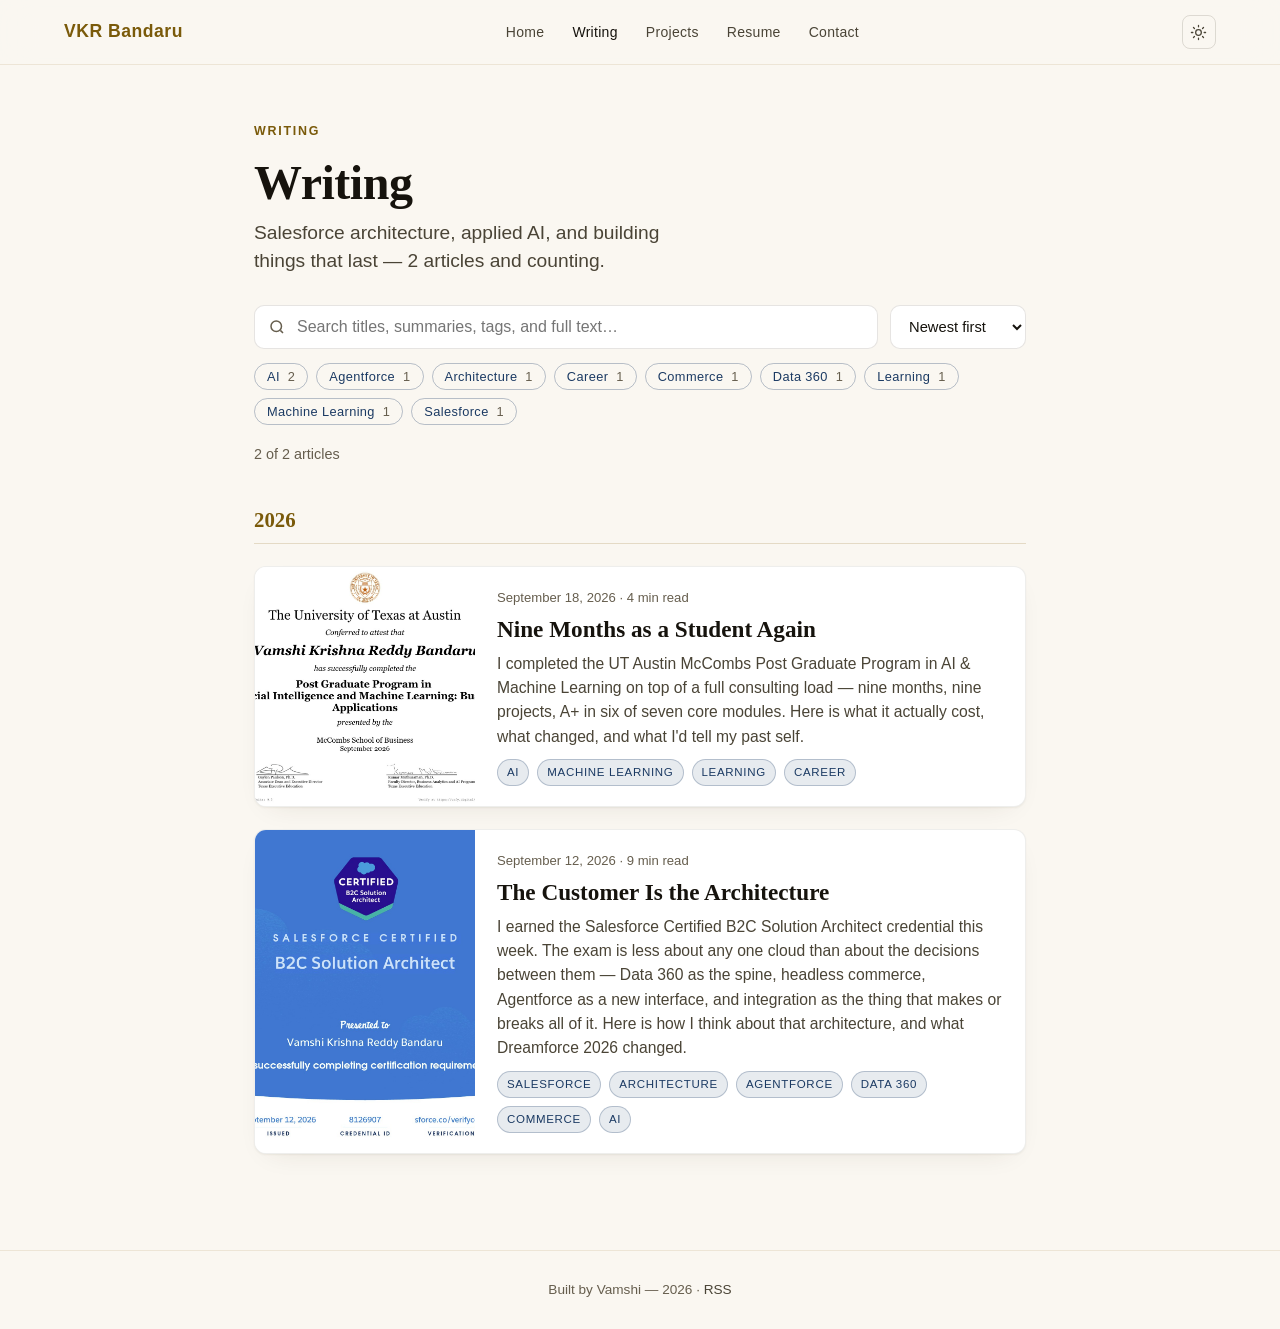
==== commit 31972361: "Rename the Articles section to Writing across the site Nav, page titles, headings, RSS title and foo" ====
--- a/articles/index.html
+++ b/articles/index.html
@@ -4,18 +4,18 @@
 <script>(function(){try{var t=localStorage.getItem('theme');if(t==='light'||t==='dark')document.documentElement.setAttribute('data-theme',t);}catch(e){}})();</script>
 <meta charset="UTF-8">
 <meta name="viewport" content="width=device-width, initial-scale=1.0">
-<title>Articles — Vamshi Bandaru</title>
-<meta name="description" content="Articles by Vamshi Krishna Reddy Bandaru on Salesforce architecture, applied AI and machine learning, and building software.">
+<title>Writing — Vamshi Bandaru</title>
+<meta name="description" content="Writing by Vamshi Krishna Reddy Bandaru on Salesforce architecture, applied AI and machine learning, and building software.">
 <link rel="canonical" href="https://vamshireddi.com/articles/">
 <meta property="og:type" content="website">
-<meta property="og:title" content="Articles — Vamshi Bandaru">
-<meta property="og:description" content="Articles by Vamshi Krishna Reddy Bandaru on Salesforce architecture, applied AI and machine learning, and building software.">
+<meta property="og:title" content="Writing — Vamshi Bandaru">
+<meta property="og:description" content="Writing by Vamshi Krishna Reddy Bandaru on Salesforce architecture, applied AI and machine learning, and building software.">
 <meta property="og:url" content="https://vamshireddi.com/articles/">
 <meta property="og:image" content="https://vamshireddi.com/og-image.jpg">
 <meta name="twitter:card" content="summary_large_image">
-<link rel="alternate" type="application/rss+xml" title="Vamshi Bandaru — Articles" href="/articles/feed.xml">
+<link rel="alternate" type="application/rss+xml" title="Vamshi Bandaru — Writing" href="/articles/feed.xml">
 <link rel="stylesheet" href="/articles/articles.css">
-<script type="application/ld+json">{"@context": "https://schema.org", "@type": "Blog", "name": "Vamshi Bandaru \u2014 Articles", "url": "https://vamshireddi.com/articles/", "author": {"@type": "Person", "name": "Vamshi Krishna Reddy Bandaru"}}</script>
+<script type="application/ld+json">{"@context": "https://schema.org", "@type": "Blog", "name": "Vamshi Bandaru \u2014 Writing", "url": "https://vamshireddi.com/articles/", "author": {"@type": "Person", "name": "Vamshi Krishna Reddy Bandaru"}}</script>
 </head>
 <body>
 <nav class="nav">
@@ -23,7 +23,7 @@
     <a class="nav-logo" href="/">VKR Bandaru</a>
     <ul class="nav-links">
       <li><a href="/">Home</a></li>
-      <li><a href="/articles/" class="active">Articles</a></li>
+      <li><a href="/articles/" class="active">Writing</a></li>
       <li><a href="/#projects">Projects</a></li>
       <li><a href="/Vamshi_Reddy_Bandaru_Resume_2026.pdf">Resume</a></li>
       <li><a href="/#contact">Contact</a></li>
@@ -38,7 +38,7 @@
 <main class="wrap">
   <header>
     <div class="eyebrow">Writing</div>
-    <h1>Articles</h1>
+    <h1>Writing</h1>
     <p class="subtitle">Salesforce architecture, applied AI, and building things that last — 2 articles and counting.</p>
 
     <div class="controls">
--- a/articles/articles.css
+++ b/articles/articles.css
@@ -22,29 +22,29 @@
 }
 /* Light mode: explicit choice, or system preference when no choice was made */
 :root[data-theme="light"]{
---bg:#edf0f6;--bg-2:#e4e8f1;--surface:#ffffff;--surface-2:#f8fafd;
---hero-2:#e9edf7;--hero-3:#e2e8f5;
---gold:#806210;--gold-dim:#9a7616;--gold-deep:#634c09;--gold-lite:#b8922e;--on-gold:#1a1405;
---blue:#1a5fc4;--blue-dim:#14479a;
---text:#0f1426;--text-2:#454d68;--text-3:#5d6580;--prose:#1f273f;
---gold-rgb:150,116,26;--blue-rgb:26,95,196;--ov-rgb:16,22,48;--green-rgb:34,110,44;--sf-rgb:0,95,180;
---sh-1:rgba(16,22,48,.06);--sh-2:rgba(16,22,48,.12);
---nav-bg:rgba(237,240,246,.86);--nav-bg-solid:rgba(237,240,246,.98);
---code-bg:#eef1f7;--tip-bg:#ffffff;
+--bg:#faf7f1;--bg-2:#f3eee4;--surface:#ffffff;--surface-2:#fdfbf7;
+--hero-2:#f7f1e6;--hero-3:#f1e8d6;
+--gold:#7a5a0a;--gold-dim:#82610e;--gold-deep:#5c4306;--gold-lite:#b8892a;--on-gold:#1a1405;
+--blue:#1b3a63;--blue-dim:#142c4d;
+--text:#16130d;--text-2:#4a4436;--text-3:#665e4e;--prose:#2a261d;
+--gold-rgb:138,102,20;--blue-rgb:27,58,99;--ov-rgb:48,38,18;--green-rgb:34,110,44;--sf-rgb:0,95,180;
+--sh-1:rgba(60,45,15,.06);--sh-2:rgba(60,45,15,.14);
+--nav-bg:rgba(250,247,241,.86);--nav-bg-solid:rgba(250,247,241,.98);
+--code-bg:#f3eee4;--tip-bg:#ffffff;
 --green:#1b6e28;--faint-1:#ffffff;--faint-2:#ffffff;--faint-3:#ffffff;--card-sh:0 1px 2px var(--sh-1),0 10px 28px -16px var(--sh-2);--card-sh-hover:0 2px 4px var(--sh-1),0 18px 44px -20px var(--sh-2);
 color-scheme:light;
 }
 @media (prefers-color-scheme: light){
  :root:not([data-theme="dark"]){
---bg:#edf0f6;--bg-2:#e4e8f1;--surface:#ffffff;--surface-2:#f8fafd;
---hero-2:#e9edf7;--hero-3:#e2e8f5;
---gold:#806210;--gold-dim:#9a7616;--gold-deep:#634c09;--gold-lite:#b8922e;--on-gold:#1a1405;
---blue:#1a5fc4;--blue-dim:#14479a;
---text:#0f1426;--text-2:#454d68;--text-3:#5d6580;--prose:#1f273f;
---gold-rgb:150,116,26;--blue-rgb:26,95,196;--ov-rgb:16,22,48;--green-rgb:34,110,44;--sf-rgb:0,95,180;
---sh-1:rgba(16,22,48,.06);--sh-2:rgba(16,22,48,.12);
---nav-bg:rgba(237,240,246,.86);--nav-bg-solid:rgba(237,240,246,.98);
---code-bg:#eef1f7;--tip-bg:#ffffff;
+--bg:#faf7f1;--bg-2:#f3eee4;--surface:#ffffff;--surface-2:#fdfbf7;
+--hero-2:#f7f1e6;--hero-3:#f1e8d6;
+--gold:#7a5a0a;--gold-dim:#82610e;--gold-deep:#5c4306;--gold-lite:#b8892a;--on-gold:#1a1405;
+--blue:#1b3a63;--blue-dim:#142c4d;
+--text:#16130d;--text-2:#4a4436;--text-3:#665e4e;--prose:#2a261d;
+--gold-rgb:138,102,20;--blue-rgb:27,58,99;--ov-rgb:48,38,18;--green-rgb:34,110,44;--sf-rgb:0,95,180;
+--sh-1:rgba(60,45,15,.06);--sh-2:rgba(60,45,15,.14);
+--nav-bg:rgba(250,247,241,.86);--nav-bg-solid:rgba(250,247,241,.98);
+--code-bg:#f3eee4;--tip-bg:#ffffff;
 --green:#1b6e28;--faint-1:#ffffff;--faint-2:#ffffff;--faint-3:#ffffff;--card-sh:0 1px 2px var(--sh-1),0 10px 28px -16px var(--sh-2);--card-sh-hover:0 2px 4px var(--sh-1),0 18px 44px -20px var(--sh-2);
 color-scheme:light;
  }
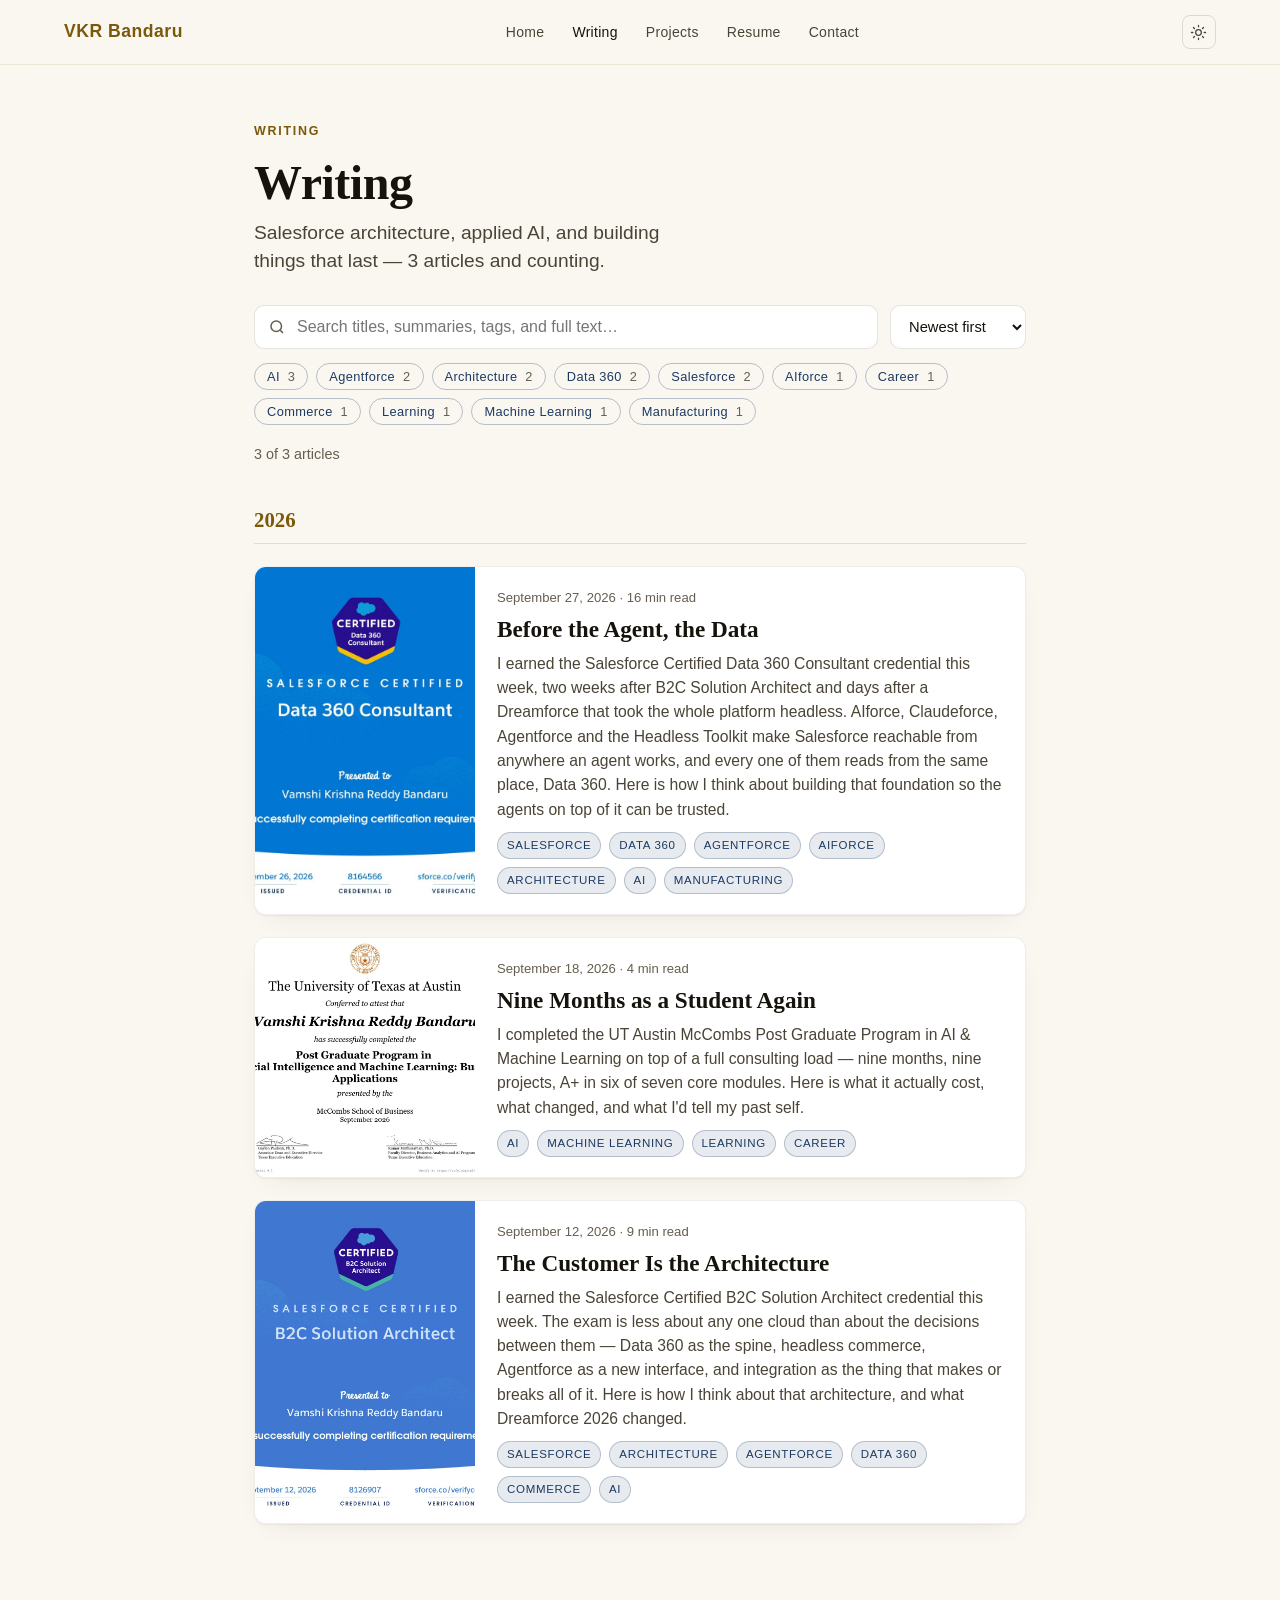
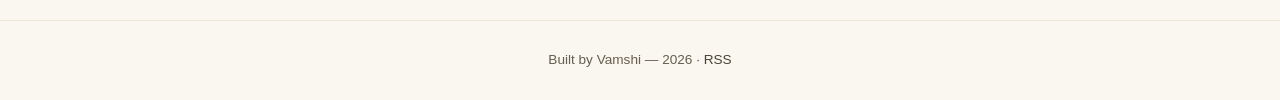
==== commit d770601d: "Article: Before the Agent, the Data (Data 360 Consultant); certification updates New article on Data" ====
--- a/articles/index.html
+++ b/articles/index.html
@@ -39,7 +39,7 @@
   <header>
     <div class="eyebrow">Writing</div>
     <h1>Writing</h1>
-    <p class="subtitle">Salesforce architecture, applied AI, and building things that last — 2 articles and counting.</p>
+    <p class="subtitle">Salesforce architecture, applied AI, and building things that last — 3 articles and counting.</p>
 
     <div class="controls">
       <div class="search">
@@ -54,12 +54,21 @@
         <option value="long">Longest read</option>
       </select>
     </div>
-    <div class="chips" id="chips"><button class="chip" data-tag="AI">AI <span>2</span></button><button class="chip" data-tag="Agentforce">Agentforce <span>1</span></button><button class="chip" data-tag="Architecture">Architecture <span>1</span></button><button class="chip" data-tag="Career">Career <span>1</span></button><button class="chip" data-tag="Commerce">Commerce <span>1</span></button><button class="chip" data-tag="Data 360">Data 360 <span>1</span></button><button class="chip" data-tag="Learning">Learning <span>1</span></button><button class="chip" data-tag="Machine Learning">Machine Learning <span>1</span></button><button class="chip" data-tag="Salesforce">Salesforce <span>1</span></button></div>
+    <div class="chips" id="chips"><button class="chip" data-tag="AI">AI <span>3</span></button><button class="chip" data-tag="Agentforce">Agentforce <span>2</span></button><button class="chip" data-tag="Architecture">Architecture <span>2</span></button><button class="chip" data-tag="Data 360">Data 360 <span>2</span></button><button class="chip" data-tag="Salesforce">Salesforce <span>2</span></button><button class="chip" data-tag="AIforce">AIforce <span>1</span></button><button class="chip" data-tag="Career">Career <span>1</span></button><button class="chip" data-tag="Commerce">Commerce <span>1</span></button><button class="chip" data-tag="Learning">Learning <span>1</span></button><button class="chip" data-tag="Machine Learning">Machine Learning <span>1</span></button><button class="chip" data-tag="Manufacturing">Manufacturing <span>1</span></button></div>
     <div class="status" id="status"></div>
   </header>
 
   <div id="groups">
-<section class="year" data-year="2026"><h2 class="year-title">2026</h2><div class="cards"><article class="card" data-tags="AI|Machine Learning|Learning|Career" data-date="2026-09-18T08:00:00" data-slug="nine-months-as-a-student-again">
+<section class="year" data-year="2026"><h2 class="year-title">2026</h2><div class="cards"><article class="card" data-tags="Salesforce|Data 360|Agentforce|AIforce|Architecture|AI|Manufacturing" data-date="2026-09-27T09:00:00" data-slug="before-the-agent-the-data">
+  <a class="card-cover" href="/articles/before-the-agent-the-data/"><img src="/articles/images/data-360-consultant-certificate.jpg" alt="Salesforce Certified Data 360 Consultant certificate presented to Vamshi Krishna Reddy Bandaru, issued September 26, 2026, credential ID 8164566" loading="lazy"></a>
+  <div class="card-body">
+    <div class="card-meta"><time datetime="2026-09-27T09:00:00-05:00">September 27, 2026</time> · 16 min read</div>
+    <h2><a href="/articles/before-the-agent-the-data/">Before the Agent, the Data</a></h2>
+    <p>I earned the Salesforce Certified Data 360 Consultant credential this week, two weeks after B2C Solution Architect and days after a Dreamforce that took the whole platform headless. AIforce, Claudeforce, Agentforce and the Headless Toolkit make Salesforce reachable from anywhere an agent works, and every one of them reads from the same place, Data 360. Here is how I think about building that foundation so the agents on top of it can be trusted.</p>
+    <div class="tags"><a class="tag" href="/articles/?tag=Salesforce">Salesforce</a><a class="tag" href="/articles/?tag=Data 360">Data 360</a><a class="tag" href="/articles/?tag=Agentforce">Agentforce</a><a class="tag" href="/articles/?tag=AIforce">AIforce</a><a class="tag" href="/articles/?tag=Architecture">Architecture</a><a class="tag" href="/articles/?tag=AI">AI</a><a class="tag" href="/articles/?tag=Manufacturing">Manufacturing</a></div>
+  </div>
+</article>
+<article class="card" data-tags="AI|Machine Learning|Learning|Career" data-date="2026-09-18T08:00:00" data-slug="nine-months-as-a-student-again">
   <a class="card-cover" href="/articles/nine-months-as-a-student-again/"><img src="/articles/images/pgp-aiml-certificate.jpg" alt="University of Texas at Austin certificate — Post Graduate Program in Artificial Intelligence and Machine Learning: Business Applications, McCombs School of Business, September 2026" loading="lazy"></a>
   <div class="card-body">
     <div class="card-meta"><time datetime="2026-09-18T08:00:00-05:00">September 18, 2026</time> · 4 min read</div>
--- a/articles/articles.css
+++ b/articles/articles.css
@@ -24,7 +24,7 @@
 :root[data-theme="light"]{
 --bg:#faf7f1;--bg-2:#f3eee4;--surface:#ffffff;--surface-2:#fdfbf7;
 --hero-2:#f7f1e6;--hero-3:#f1e8d6;
---gold:#7a5a0a;--gold-dim:#82610e;--gold-deep:#5c4306;--gold-lite:#b8892a;--on-gold:#1a1405;
+--gold:#7a5a0a;--gold-dim:#82610e;--gold-deep:#5c4306;--gold-lite:#b8892a;--on-gold:#fffaf0;
 --blue:#1b3a63;--blue-dim:#142c4d;
 --text:#16130d;--text-2:#4a4436;--text-3:#665e4e;--prose:#2a261d;
 --gold-rgb:138,102,20;--blue-rgb:27,58,99;--ov-rgb:48,38,18;--green-rgb:34,110,44;--sf-rgb:0,95,180;
@@ -38,7 +38,7 @@
  :root:not([data-theme="dark"]){
 --bg:#faf7f1;--bg-2:#f3eee4;--surface:#ffffff;--surface-2:#fdfbf7;
 --hero-2:#f7f1e6;--hero-3:#f1e8d6;
---gold:#7a5a0a;--gold-dim:#82610e;--gold-deep:#5c4306;--gold-lite:#b8892a;--on-gold:#1a1405;
+--gold:#7a5a0a;--gold-dim:#82610e;--gold-deep:#5c4306;--gold-lite:#b8892a;--on-gold:#fffaf0;
 --blue:#1b3a63;--blue-dim:#142c4d;
 --text:#16130d;--text-2:#4a4436;--text-3:#665e4e;--prose:#2a261d;
 --gold-rgb:138,102,20;--blue-rgb:27,58,99;--ov-rgb:48,38,18;--green-rgb:34,110,44;--sf-rgb:0,95,180;
